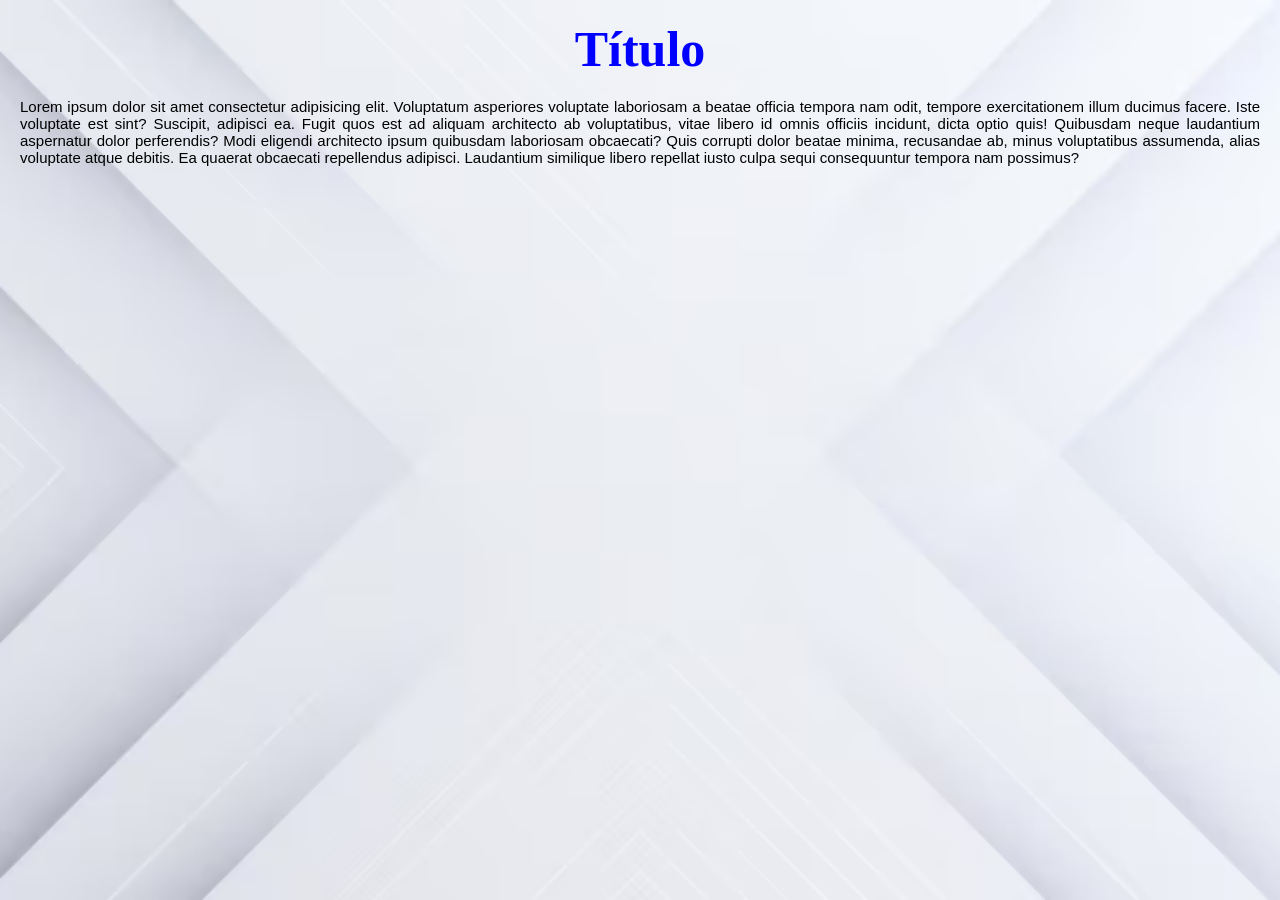
==== index.html @ 41cb0696 "salvar" ====
<!DOCTYPE html>
<html lang="pt-BR">
<head>
    <meta charset="UTF-8">
    <meta name="viewport" content="width=device-width, initial-scale=1.0">
    <title>SENAI</title>
    <link rel="stylesheet" href="style.css">
</head>
<body>
    <h1>Título</h1>

    <p>
        Lorem ipsum dolor sit amet consectetur adipisicing elit. Voluptatum asperiores voluptate laboriosam a beatae officia tempora nam odit, tempore exercitationem illum ducimus facere. Iste voluptate est sint? Suscipit, adipisci ea.
        Fugit quos est ad aliquam architecto ab voluptatibus, vitae libero id omnis officiis incidunt, dicta optio quis! Quibusdam neque laudantium aspernatur dolor perferendis? Modi eligendi architecto ipsum quibusdam laboriosam obcaecati?
        Quis corrupti dolor beatae minima, recusandae ab, minus voluptatibus assumenda, alias voluptate atque debitis. Ea quaerat obcaecati repellendus adipisci. Laudantium similique libero repellat iusto culpa sequi consequuntur tempora nam possimus?
    </p>
</body>
</html>
---- style.css ----
/* RESET DE CONFIGURAÇÕES GERAIS PARA OS NAVEGADORES. */
* {
    margin: 0;       
    padding: 0;
    box-sizing: border-box;
}

body {
    background-color: rgba(177, 170, 185, 0.033);
    background-image: url("assets/fundo.avif");
    
    background-repeat: no-repeat;
    background-position: center;
    background-size: cover;
    background-attachment: fixed;
}

h1 {
    text-align: center;
    color: blue;
    font-size: 50px;
    margin: 20px;
}

p {
    text-align: justify;
    font-size: 15px;
    font-family: 'Arial';
    margin: 20px;
}
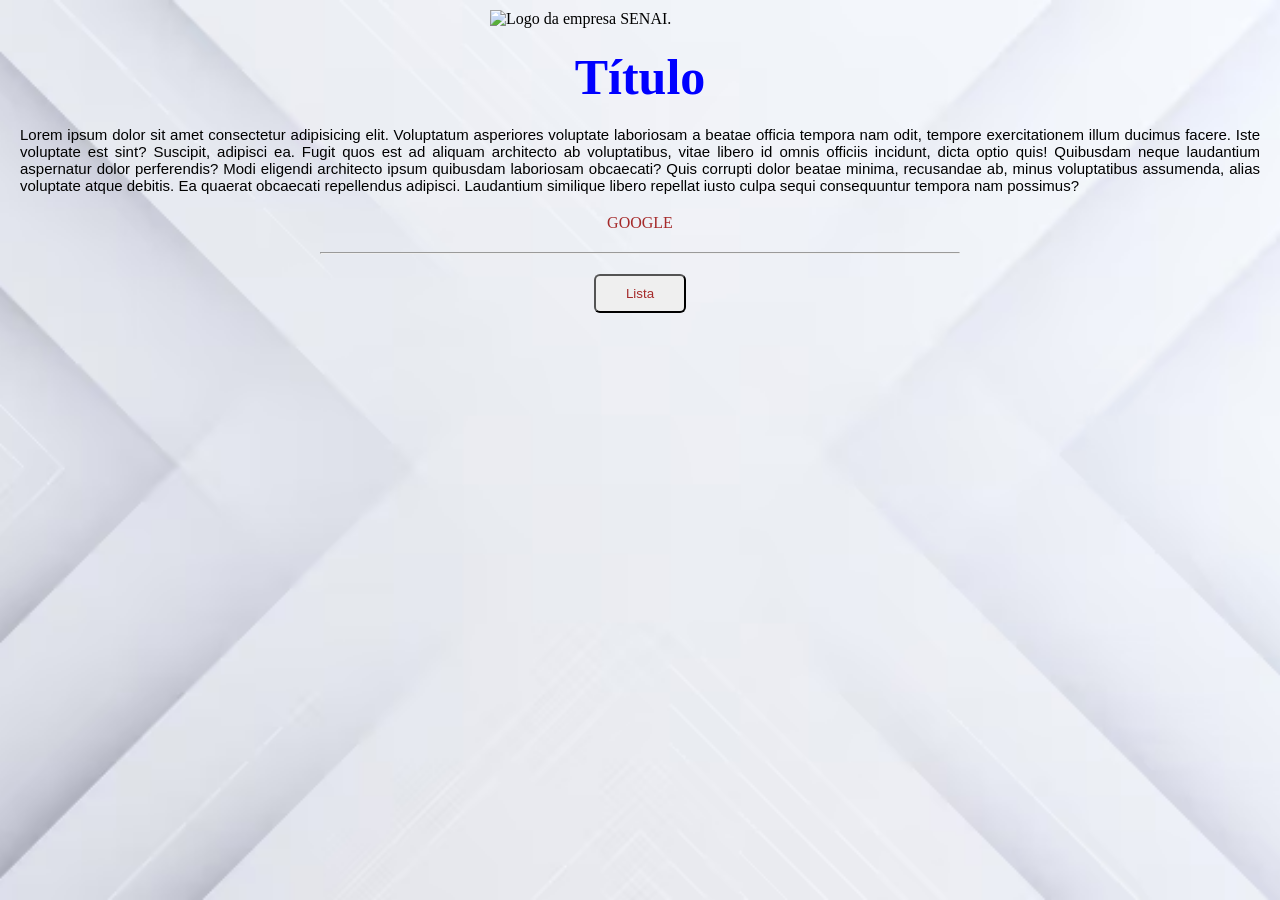
==== commit af9e5192: "html" ====
--- a/index.html
+++ b/index.html
@@ -7,6 +7,10 @@
     <link rel="stylesheet" href="style.css">
 </head>
 <body>
+
+    <!-- LOGO  -->
+    <img src="assets/logo.png" alt="Logo da empresa SENAI.">
+
     <h1>Título</h1>
 
     <p>
@@ -14,5 +18,16 @@
         Fugit quos est ad aliquam architecto ab voluptatibus, vitae libero id omnis officiis incidunt, dicta optio quis! Quibusdam neque laudantium aspernatur dolor perferendis? Modi eligendi architecto ipsum quibusdam laboriosam obcaecati?
         Quis corrupti dolor beatae minima, recusandae ab, minus voluptatibus assumenda, alias voluptate atque debitis. Ea quaerat obcaecati repellendus adipisci. Laudantium similique libero repellat iusto culpa sequi consequuntur tempora nam possimus?
     </p>
+
+    <!-- LINK -->
+    <a href="http://google.com" target="_blank" rel="noopener noreferrer">GOOGLE</a>
+    
+    <hr>
+
+    <!-- BOTÃO -->
+    <button>
+        <a href="lista_senai.html">Lista</a>
+    </button>
+    
 </body>
 </html>
--- a/style.css
+++ b/style.css
@@ -27,4 +27,71 @@
     font-size: 15px;
     font-family: 'Arial';
     margin: 20px;
+}
+
+hr {
+    max-width: 50%;
+    margin: 20px auto;
+}
+
+a {
+    display: block;
+    text-align: center;
+    text-decoration: none;
+    margin: 5px auto;
+    color: brown;
+}
+
+button {
+    display: block;
+    height: auto;
+    margin: 20px auto;
+    padding: 5px 30px;
+    border-radius: 6px;
+    text-decoration: none;
+    cursor: pointer;
+}
+
+
+ol {
+    margin: 10px auto;
+    padding: 30px auto;
+    margin-bottom: 30px;
+    text-align: center;
+    list-style-position: inside;
+}
+
+li {
+    font-size: 14px;
+    margin-bottom: 10px;
+    font-weight: 500;
+}
+
+h3 {
+    text-align: center;
+    color: blue;
+    margin: 15px;
+}
+
+img {
+    display: block;
+    max-width: 300px;
+    margin: 10px auto;
+}
+
+input-group {
+    display: flex;
+    gap: 10px;
+    justify-content: center;
+    align-items: center;
+    margin: 20px 0;
+    width: 100%;
+}
+
+input[type="text"] {
+    margin: 0px auto;
+    text-align: center;
+    border-radius: 3px;
+    outline: none;
+    display: block;
 }
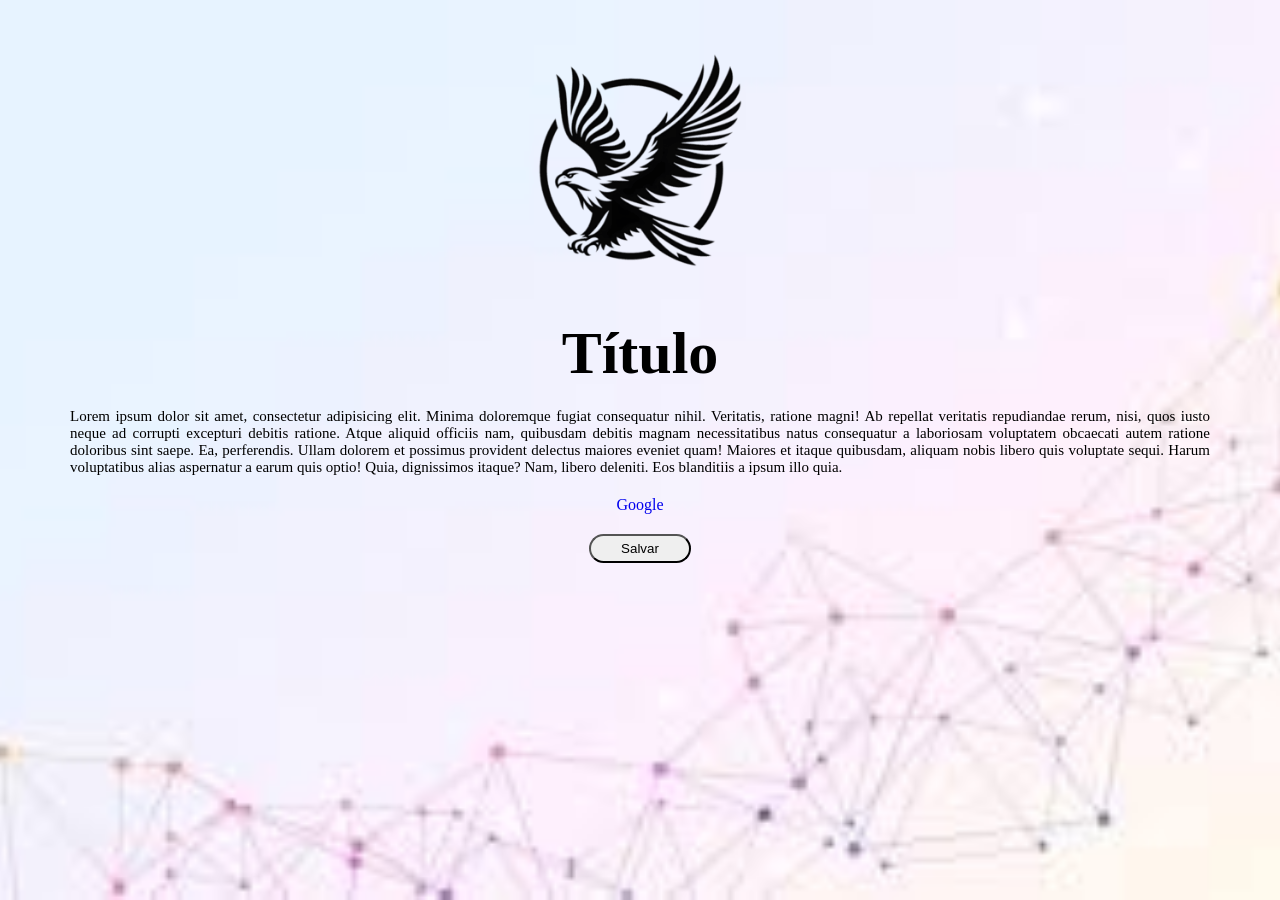
==== commit 7a079073: "primeira pagina" ====
--- a/index.html
+++ b/index.html
@@ -1,5 +1,5 @@
 <!DOCTYPE html>
-<html lang="pt-BR">
+<html lang="en">
 <head>
     <meta charset="UTF-8">
     <meta name="viewport" content="width=device-width, initial-scale=1.0">
@@ -7,27 +7,23 @@
     <link rel="stylesheet" href="style.css">
 </head>
 <body>
+    <!-- LOGO -->
+    <img src="assets/logo.png" alt="Logo da empresa.">
 
-    <!-- LOGO  -->
-    <img src="assets/logo.png" alt="Logo da empresa SENAI.">
-
-    <h1>Título</h1>
+    <h2>Título</h2>
 
     <p>
-        Lorem ipsum dolor sit amet consectetur adipisicing elit. Voluptatum asperiores voluptate laboriosam a beatae officia tempora nam odit, tempore exercitationem illum ducimus facere. Iste voluptate est sint? Suscipit, adipisci ea.
-        Fugit quos est ad aliquam architecto ab voluptatibus, vitae libero id omnis officiis incidunt, dicta optio quis! Quibusdam neque laudantium aspernatur dolor perferendis? Modi eligendi architecto ipsum quibusdam laboriosam obcaecati?
-        Quis corrupti dolor beatae minima, recusandae ab, minus voluptatibus assumenda, alias voluptate atque debitis. Ea quaerat obcaecati repellendus adipisci. Laudantium similique libero repellat iusto culpa sequi consequuntur tempora nam possimus?
+        Lorem ipsum dolor sit amet, consectetur adipisicing elit. Minima doloremque fugiat consequatur nihil. Veritatis, ratione magni! Ab repellat veritatis repudiandae rerum, nisi, quos iusto neque ad corrupti excepturi debitis ratione.
+        Atque aliquid officiis nam, quibusdam debitis magnam necessitatibus natus consequatur a laboriosam voluptatem obcaecati autem ratione doloribus sint saepe. Ea, perferendis. Ullam dolorem et possimus provident delectus maiores eveniet quam!
+        Maiores et itaque quibusdam, aliquam nobis libero quis voluptate sequi. Harum voluptatibus alias aspernatur a earum quis optio! Quia, dignissimos itaque? Nam, libero deleniti. Eos blanditiis a ipsum illo quia.
     </p>
 
     <!-- LINK -->
-    <a href="http://google.com" target="_blank" rel="noopener noreferrer">GOOGLE</a>
-    
-    <hr>
+    <a href="http://google.com.br" target="_blank" rel="noopener noreferrer">Google</a>
 
-    <!-- BOTÃO -->
     <button>
-        <a href="lista_senai.html">Lista</a>
+        Salvar
     </button>
-    
+
 </body>
 </html>
--- a/style.css
+++ b/style.css
@@ -1,97 +1,51 @@
-/* RESET DE CONFIGURAÇÕES GERAIS PARA OS NAVEGADORES. */
+/* RESET DAS CONFIGURAÇÕES DO NAVEGADOR */
 * {
-    margin: 0;       
+    margin: 0;
     padding: 0;
     box-sizing: border-box;
 }
 
 body {
-    background-color: rgba(177, 170, 185, 0.033);
-    background-image: url("assets/fundo.avif");
-    
+    background-color: black;
+    background-image: url("assets/fundo.jpg");
+
     background-repeat: no-repeat;
     background-position: center;
     background-size: cover;
     background-attachment: fixed;
+
+    font-family: "Comic Sans MS";
+    
 }
 
-h1 {
+h2 {
     text-align: center;
-    color: blue;
-    font-size: 50px;
-    margin: 20px;
+    font-size: 60px;
+    font-family: "Gigi";
 }
 
 p {
     text-align: justify;
     font-size: 15px;
-    font-family: 'Arial';
-    margin: 20px;
-}
-
-hr {
-    max-width: 50%;
-    margin: 20px auto;
+    margin: 20px 70px;
 }
 
 a {
     display: block;
     text-align: center;
     text-decoration: none;
-    margin: 5px auto;
-    color: brown;
-}
+ }
 
-button {
-    display: block;
-    height: auto;
-    margin: 20px auto;
-    padding: 5px 30px;
-    border-radius: 6px;
-    text-decoration: none;
-    cursor: pointer;
-}
-
-
-ol {
-    margin: 10px auto;
-    padding: 30px auto;
-    margin-bottom: 30px;
-    text-align: center;
-    list-style-position: inside;
-}
-
-li {
-    font-size: 14px;
-    margin-bottom: 10px;
-    font-weight: 500;
-}
-
-h3 {
-    text-align: center;
-    color: blue;
-    margin: 15px;
-}
-
-img {
+ img {
     display: block;
     max-width: 300px;
     margin: 10px auto;
-}
+ }
 
-input-group {
-    display: flex;
-    gap: 10px;
-    justify-content: center;
-    align-items: center;
-    margin: 20px 0;
-    width: 100%;
-}
-
-input[type="text"] {
-    margin: 0px auto;
-    text-align: center;
-    border-radius: 3px;
-    outline: none;
+ button {
     display: block;
-}+    margin: 20px auto;
+    cursor: pointer;
+    padding: 5px 30px;
+    border-radius: 30px;
+ }
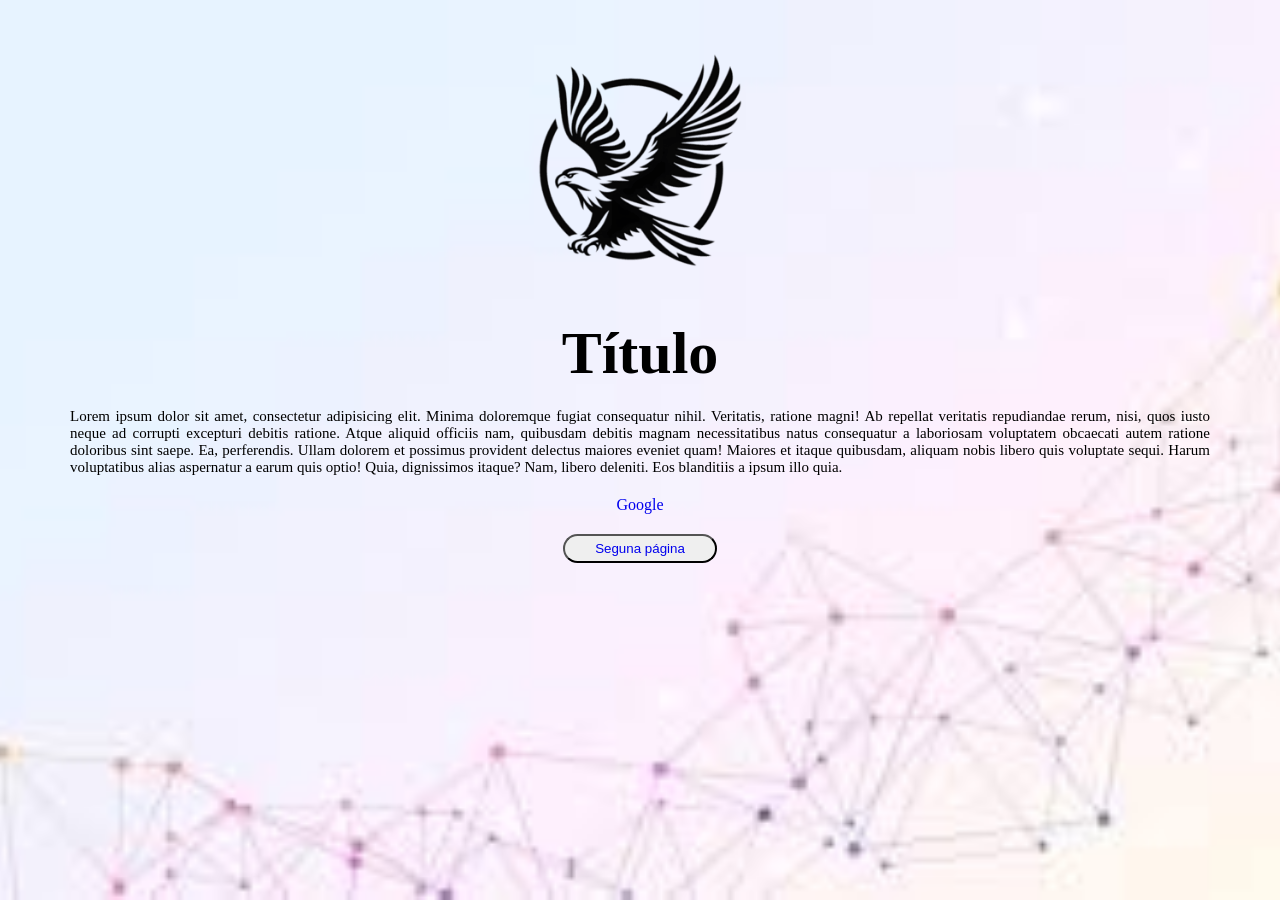
==== commit cec2d298: "segunda pagina" ====
--- a/index.html
+++ b/index.html
@@ -6,7 +6,7 @@
     <title>SENAI</title>
     <link rel="stylesheet" href="style.css">
 </head>
-<body>
+<body class="index">
     <!-- LOGO -->
     <img src="assets/logo.png" alt="Logo da empresa.">
 
@@ -22,7 +22,7 @@
     <a href="http://google.com.br" target="_blank" rel="noopener noreferrer">Google</a>
 
     <button>
-        Salvar
+        <a href="segunda-pagina.html">Seguna página</a>
     </button>
 
 </body>
--- a/style.css
+++ b/style.css
@@ -7,7 +7,6 @@
 
 body {
     background-color: black;
-    background-image: url("assets/fundo.jpg");
 
     background-repeat: no-repeat;
     background-position: center;
@@ -15,7 +14,14 @@
     background-attachment: fixed;
 
     font-family: "Comic Sans MS";
-    
+}
+
+.index {
+    background-image: url("assets/fundo.jpg");    
+}
+
+.segunda-pagina {
+    background-image: url("assets/fundo2.jpg");    
 }
 
 h2 {
@@ -48,4 +54,20 @@
     cursor: pointer;
     padding: 5px 30px;
     border-radius: 30px;
+ }
+
+ ol {
+    padding: 30px auto;
+    text-align: center;
+    list-style-position: inside;
+ }
+
+ li {
+    font-size: 15px;
+    font-weight: bold;
+    color: red;
+ }
+
+ .titulo-pag-2 {
+    color: blue;
  }
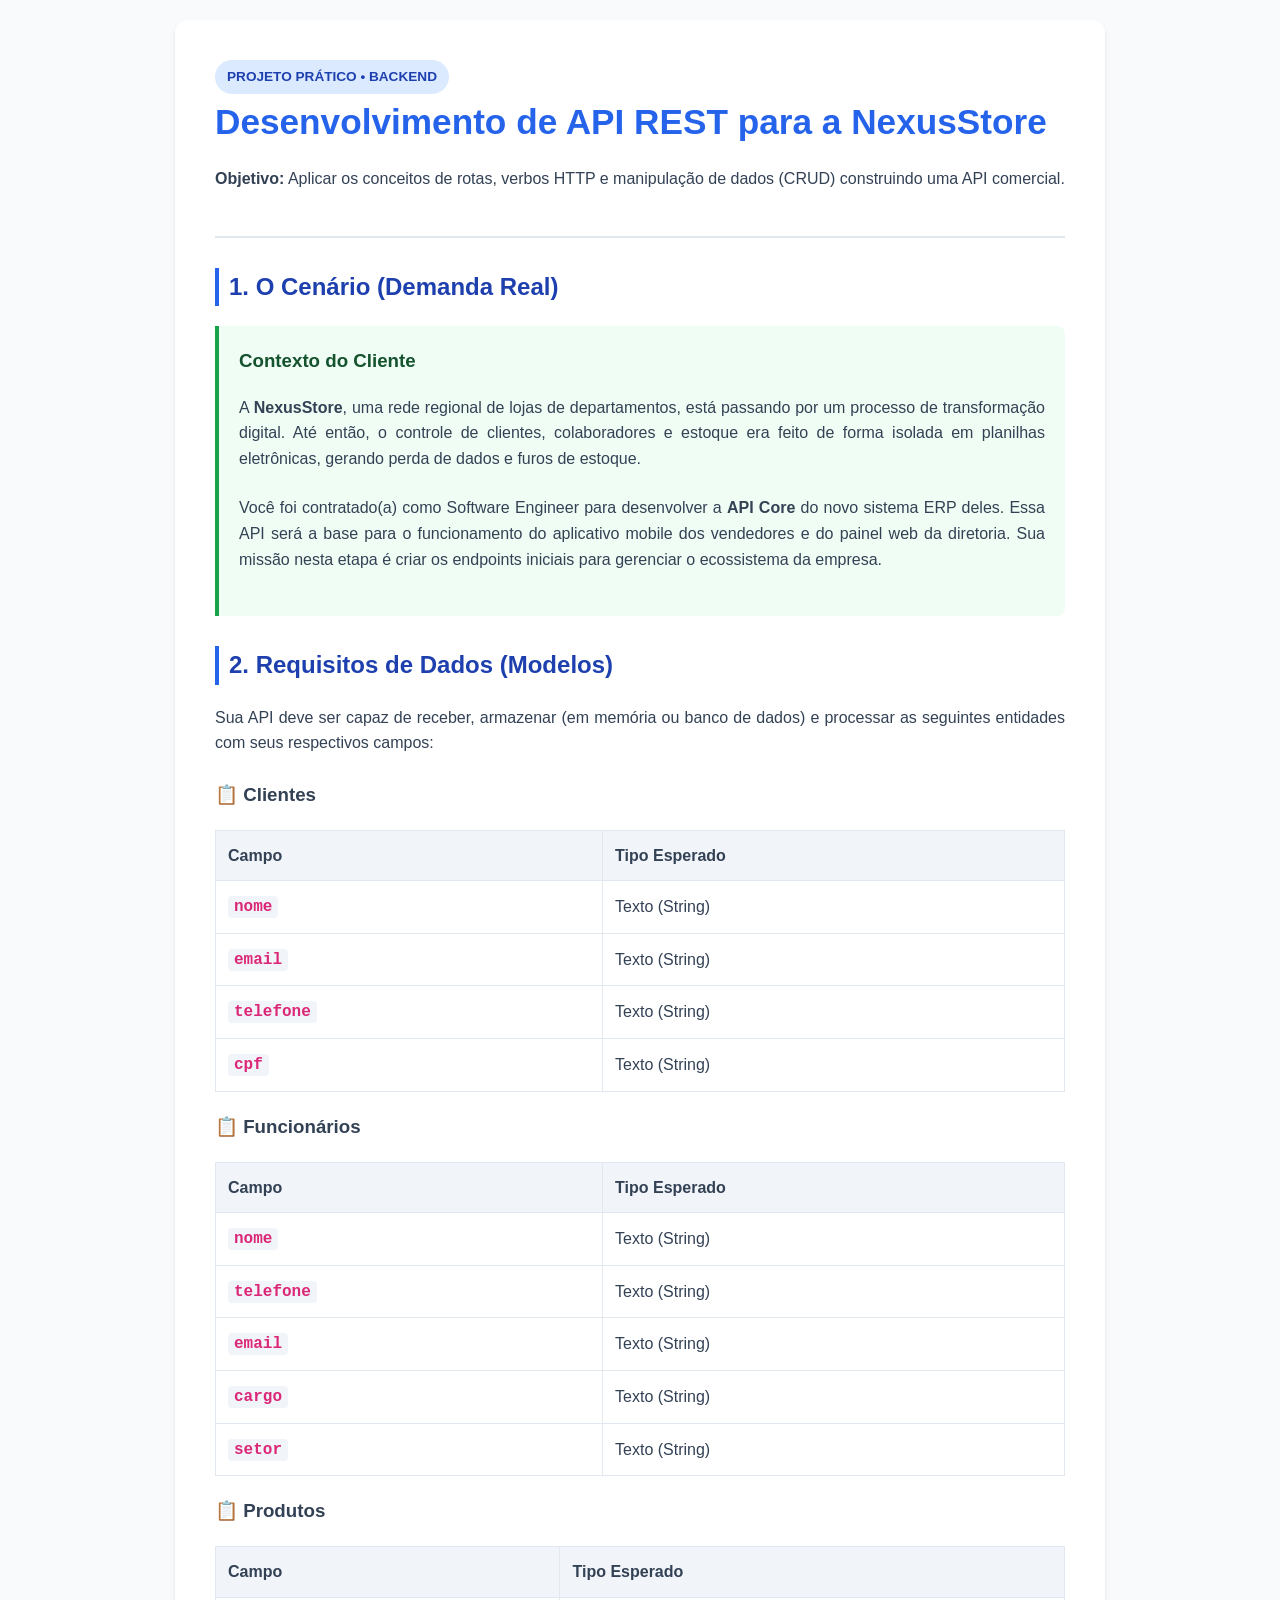
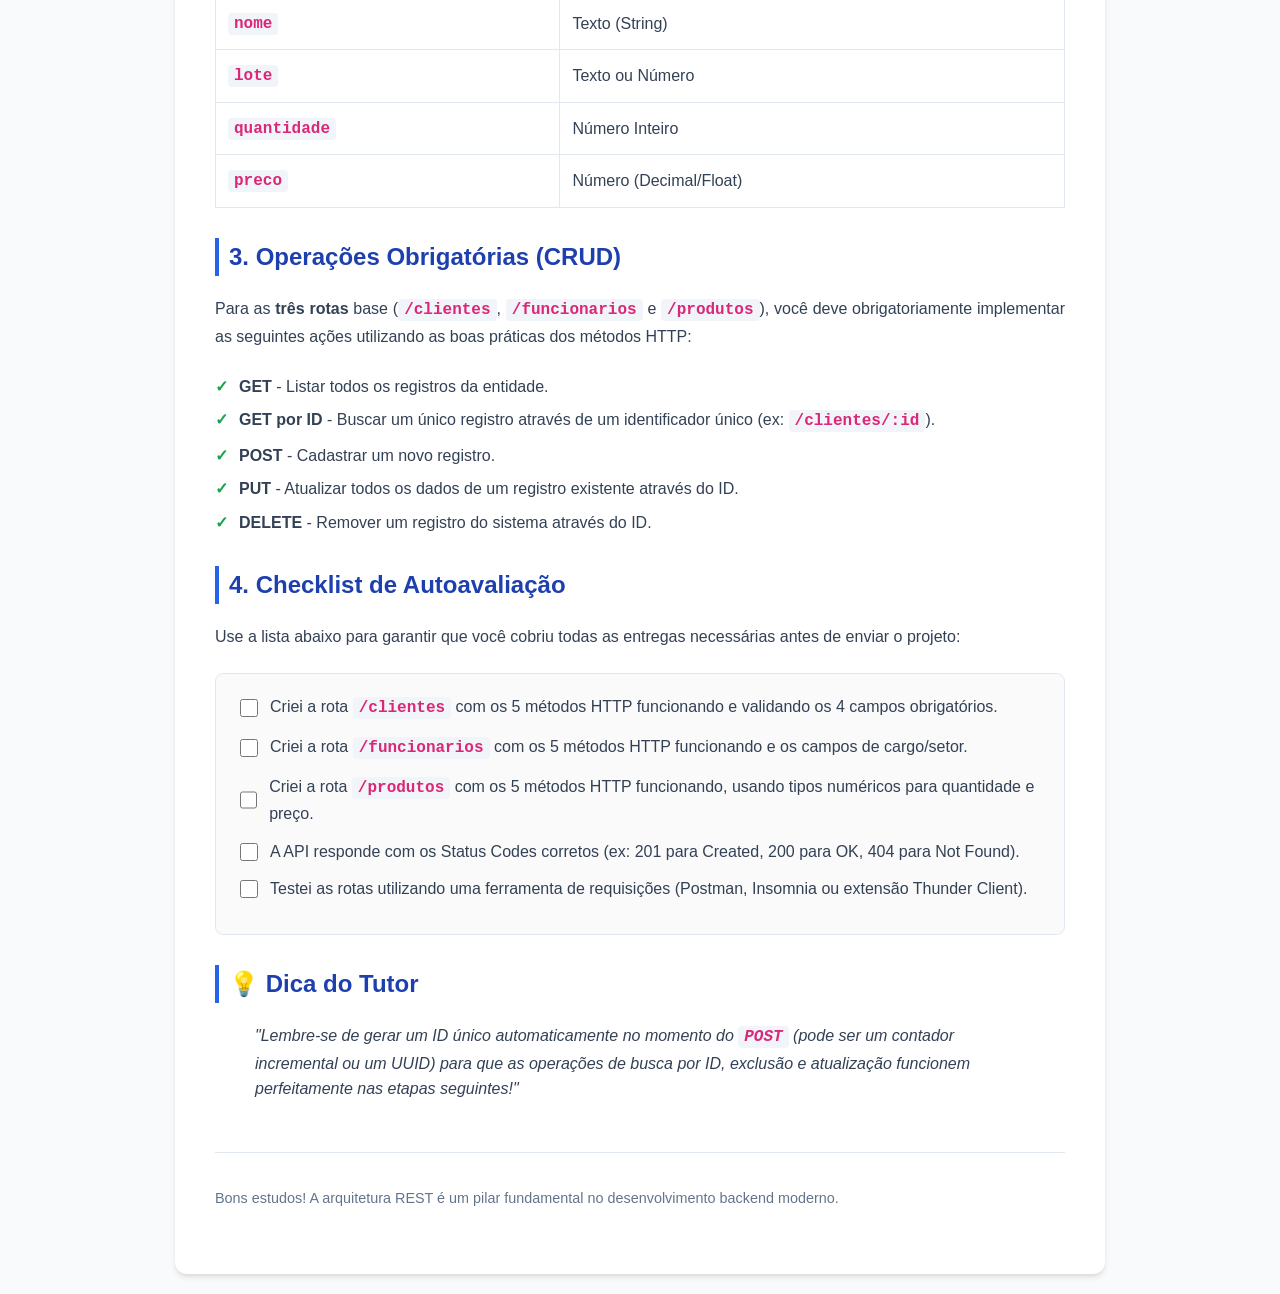
==== commit e9c79191: "Add files via upload" ====
--- a/index.html
+++ b/index.html
@@ -1,29 +1,286 @@
 <!DOCTYPE html>
-<html lang="en">
+<html lang="pt-BR">
 <head>
     <meta charset="UTF-8">
     <meta name="viewport" content="width=device-width, initial-scale=1.0">
-    <title>SENAI</title>
-    <link rel="stylesheet" href="style.css">
+    <title>Atividade Prática: API RESTful NexusStore</title>
+    <style>
+        :root {
+            --primary-color: #2563eb;
+            --secondary-color: #1e40af;
+            --background: #f8fafc;
+            --text-color: #334155;
+            --card-bg: #ffffff;
+            --border-color: #e2e8f0;
+            --success: #16a34a;
+        }
+
+        body {
+            font-family: 'Segoe UI', Tahoma, Geneva, Verdana, sans-serif;
+            background-color: var(--background);
+            color: var(--text-color);
+            line-height: 1.6;
+            margin: 0;
+            padding: 20px;
+        }
+
+        .container {
+            max-width: 850px;
+            margin: 0 auto;
+            background: var(--card-bg);
+            padding: 40px;
+            border-radius: 12px;
+            box-shadow: 0 4px 6px -1px rgba(0, 0, 0, 0.1), 0 2px 4px -1px rgba(0, 0, 0, 0.06);
+        }
+
+        header {
+            border-bottom: 2px solid var(--border-color);
+            padding-bottom: 20px;
+            margin-bottom: 30px;
+        }
+
+        h1 {
+            color: var(--primary-color);
+            margin: 0 0 10px 0;
+            font-size: 2.2rem;
+        }
+
+        .badge {
+            background-color: #dbeafe;
+            color: var(--secondary-color);
+            padding: 6px 12px;
+            border-radius: 20px;
+            font-size: 0.85rem;
+            font-weight: bold;
+            display: inline-block;
+        }
+
+        h2 {
+            color: var(--secondary-color);
+            margin-top: 30px;
+            border-left: 4px solid var(--primary-color);
+            padding-left: 10px;
+        }
+
+        p {
+            margin-bottom: 1.5rem;
+            text-align: justify;
+        }
+
+        .context-box {
+            background-color: #f0fdf4;
+            border-left: 4px solid var(--success);
+            padding: 20px;
+            border-radius: 0 8px 8px 0;
+            margin: 20px 0;
+        }
+
+        .context-box h3 {
+            margin-top: 0;
+            color: #14532d;
+        }
+
+        table {
+            width: 100%;
+            border-collapse: collapse;
+            margin: 20px 0;
+        }
+
+        th, td {
+            border: 1px solid var(--border-color);
+            padding: 12px;
+            text-align: left;
+        }
+
+        th {
+            background-color: #f1f5f9;
+            color: var(--text-color);
+        }
+
+        code {
+            background-color: #f1f5f9;
+            padding: 2px 6px;
+            border-radius: 4px;
+            font-family: 'Courier New', Courier, monospace;
+            font-weight: bold;
+            color: #db2777;
+        }
+
+        .methods-list {
+            list-style: none;
+            padding: 0;
+        }
+
+        .methods-list li {
+            margin-bottom: 8px;
+            padding-left: 24px;
+            position: relative;
+        }
+
+        .methods-list li::before {
+            content: "✓";
+            color: var(--success);
+            font-weight: bold;
+            position: absolute;
+            left: 0;
+        }
+
+        .todo-list {
+            background: #fafafa;
+            padding: 20px;
+            border-radius: 8px;
+            border: 1px solid var(--border-color);
+        }
+
+        .todo-item {
+            display: flex;
+            align-items: center;
+            margin-bottom: 12px;
+        }
+
+        .todo-item input {
+            margin-right: 12px;
+            width: 18px;
+            height: 18px;
+            cursor: pointer;
+        }
+
+        footer {
+            margin-top: 50px;
+            text-align: center;
+            font-size: 0.9rem;
+            color: #64748b;
+            border-top: 1px solid var(--border-color);
+            padding-top: 20px;
+        }
+    </style>
 </head>
-<body class="index">
-    <!-- LOGO -->
-    <img src="assets/logo.png" alt="Logo da empresa.">
-
-    <h2>Título</h2>
-
-    <p>
-        Lorem ipsum dolor sit amet, consectetur adipisicing elit. Minima doloremque fugiat consequatur nihil. Veritatis, ratione magni! Ab repellat veritatis repudiandae rerum, nisi, quos iusto neque ad corrupti excepturi debitis ratione.
-        Atque aliquid officiis nam, quibusdam debitis magnam necessitatibus natus consequatur a laboriosam voluptatem obcaecati autem ratione doloribus sint saepe. Ea, perferendis. Ullam dolorem et possimus provident delectus maiores eveniet quam!
-        Maiores et itaque quibusdam, aliquam nobis libero quis voluptate sequi. Harum voluptatibus alias aspernatur a earum quis optio! Quia, dignissimos itaque? Nam, libero deleniti. Eos blanditiis a ipsum illo quia.
-    </p>
-
-    <!-- LINK -->
-    <a href="http://google.com.br" target="_blank" rel="noopener noreferrer">Google</a>
-
-    <button>
-        <a href="segunda-pagina.html">Seguna página</a>
-    </button>
+<body>
+
+<div class="container">
+    <header>
+        <span class="badge">PROJETO PRÁTICO • BACKEND</span>
+        <h1>Desenvolvimento de API REST para a NexusStore</h1>
+        <p><strong>Objetivo:</strong> Aplicar os conceitos de rotas, verbos HTTP e manipulação de dados (CRUD) construindo uma API comercial.</p>
+    </header>
+
+    <main>
+        <section>
+            <h2>1. O Cenário (Demanda Real)</h2>
+            <div class="context-box">
+                <h3>Contexto do Cliente</h3>
+                <p>A <strong>NexusStore</strong>, uma rede regional de lojas de departamentos, está passando por um processo de transformação digital. Até então, o controle de clientes, colaboradores e estoque era feito de forma isolada em planilhas eletrônicas, gerando perda de dados e furos de estoque.</p>
+                <p>Você foi contratado(a) como Software Engineer para desenvolver a <strong>API Core</strong> do novo sistema ERP deles. Essa API será a base para o funcionamento do aplicativo mobile dos vendedores e do painel web da diretoria. Sua missão nesta etapa é criar os endpoints iniciais para gerenciar o ecossistema da empresa.</p>
+            </div>
+        </section>
+
+        <section>
+            <h2>2. Requisitos de Dados (Modelos)</h2>
+            <p>Sua API deve ser capaz de receber, armazenar (em memória ou banco de dados) e processar as seguintes entidades com seus respectivos campos:</p>
+            
+            <h3>📋 Clientes</h3>
+            <table>
+                <thead>
+                    <tr>
+                        <th>Campo</th>
+                        <th>Tipo Esperado</th>
+                    </tr>
+                </thead>
+                <tbody>
+                    <tr><td><code>nome</code></td><td>Texto (String)</td></tr>
+                    <tr><td><code>email</code></td><td>Texto (String)</td></tr>
+                    <tr><td><code>telefone</code></td><td>Texto (String)</td></tr>
+                    <tr><td><code>cpf</code></td><td>Texto (String)</td></tr>
+                </tbody>
+            </table>
+
+            <h3>📋 Funcionários</h3>
+            <table>
+                <thead>
+                    <tr>
+                        <th>Campo</th>
+                        <th>Tipo Esperado</th>
+                    </tr>
+                </thead>
+                <tbody>
+                    <tr><td><code>nome</code></td><td>Texto (String)</td></tr>
+                    <tr><td><code>telefone</code></td><td>Texto (String)</td></tr>
+                    <tr><td><code>email</code></td><td>Texto (String)</td></tr>
+                    <tr><td><code>cargo</code></td><td>Texto (String)</td></tr>
+                    <tr><td><code>setor</code></td><td>Texto (String)</td></tr>
+                </tbody>
+            </table>
+
+            <h3>📋 Produtos</h3>
+            <table>
+                <thead>
+                    <tr>
+                        <th>Campo</th>
+                        <th>Tipo Esperado</th>
+                    </tr>
+                </thead>
+                <tbody>
+                    <tr><td><code>nome</code></td><td>Texto (String)</td></tr>
+                    <tr><td><code>lote</code></td><td>Texto ou Número</td></tr>
+                    <tr><td><code>quantidade</code></td><td>Número Inteiro</td></tr>
+                    <tr><td><code>preco</code></td><td>Número (Decimal/Float)</td></tr>
+                </tbody>
+            </table>
+        </section>
+
+        <section>
+            <h2>3. Operações Obrigatórias (CRUD)</h2>
+            <p>Para as <strong>três rotas</strong> base (<code>/clientes</code>, <code>/funcionarios</code> e <code>/produtos</code>), você deve obrigatoriamente implementar as seguintes ações utilizando as boas práticas dos métodos HTTP:</p>
+            
+            <ul class="methods-list">
+                <li><strong>GET</strong> - Listar todos os registros da entidade.</li>
+                <li><strong>GET por ID</strong> - Buscar um único registro através de um identificador único (ex: <code>/clientes/:id</code>).</li>
+                <li><strong>POST</strong> - Cadastrar um novo registro.</li>
+                <li><strong>PUT</strong> - Atualizar todos os dados de um registro existente através do ID.</li>
+                <li><strong>DELETE</strong> - Remover um registro do sistema através do ID.</li>
+            </ul>
+        </section>
+
+        <section>
+            <h2>4. Checklist de Autoavaliação</h2>
+            <p>Use a lista abaixo para garantir que você cobriu todas as entregas necessárias antes de enviar o projeto:</p>
+            
+            <div class="todo-list">
+                <div class="todo-item">
+                    <input type="checkbox" id="t1">
+                    <label for="t1">Criei a rota <code>/clientes</code> com os 5 métodos HTTP funcionando e validando os 4 campos obrigatórios.</label>
+                </div>
+                <div class="todo-item">
+                    <input type="checkbox" id="t2">
+                    <label for="t2">Criei a rota <code>/funcionarios</code> com os 5 métodos HTTP funcionando e os campos de cargo/setor.</label>
+                </div>
+                <div class="todo-item">
+                    <input type="checkbox" id="t3">
+                    <label for="t3">Criei a rota <code>/produtos</code> com os 5 métodos HTTP funcionando, usando tipos numéricos para quantidade e preço.</label>
+                </div>
+                <div class="todo-item">
+                    <input type="checkbox" id="t4">
+                    <label for="t4">A API responde com os Status Codes corretos (ex: 201 para Created, 200 para OK, 404 para Not Found).</label>
+                </div>
+                <div class="todo-item">
+                    <input type="checkbox" id="t5">
+                    <label for="t5">Testei as rotas utilizando uma ferramenta de requisições (Postman, Insomnia ou extensão Thunder Client).</label>
+                </div>
+            </div>
+        </section>
+
+        <section>
+            <h2>💡 Dica do Tutor</h2>
+            <blockquote>
+                <em>"Lembre-se de gerar um ID único automaticamente no momento do <code>POST</code> (pode ser um contador incremental ou um UUID) para que as operações de busca por ID, exclusão e atualização funcionem perfeitamente nas etapas seguintes!"</em>
+            </blockquote>
+        </section>
+    </main>
+
+    <footer>
+        <p>Bons estudos! A arquitetura REST é um pilar fundamental no desenvolvimento backend moderno.</p>
+    </footer>
+</div>
 
 </body>
 </html>
